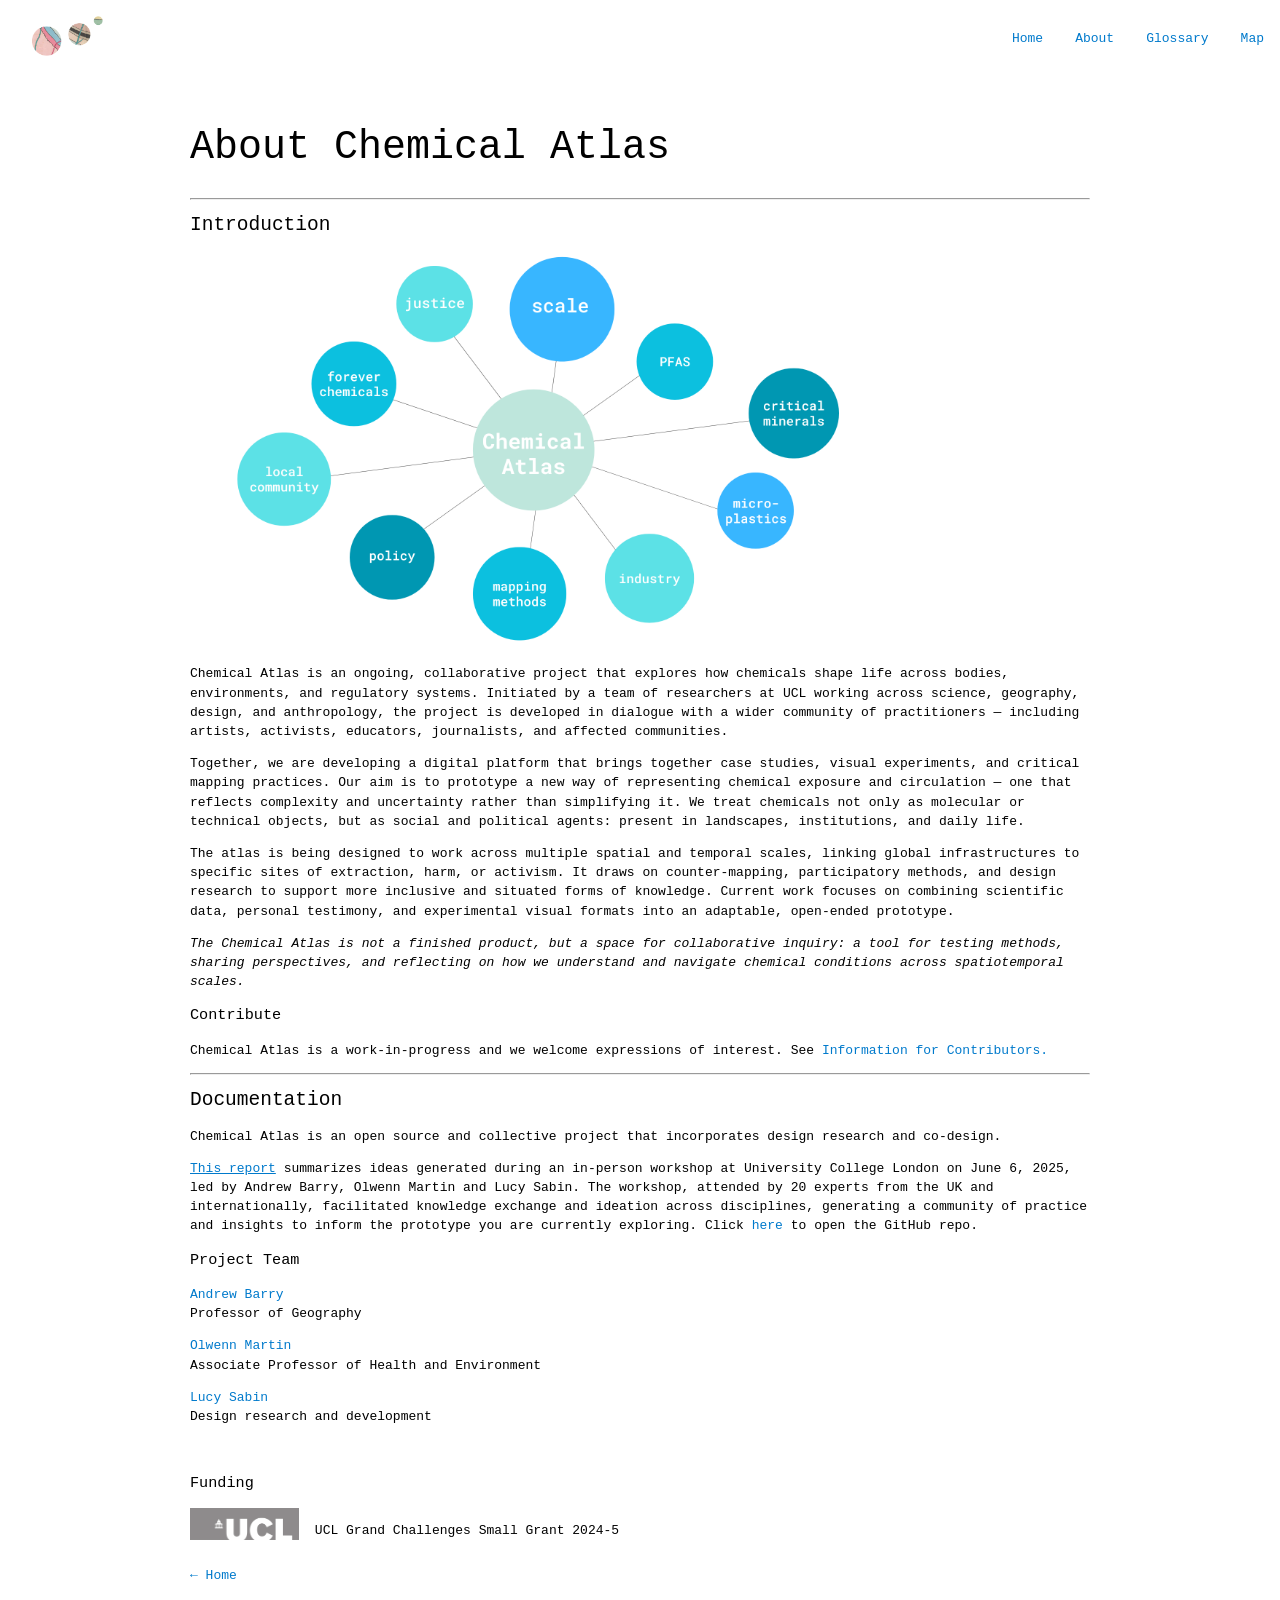
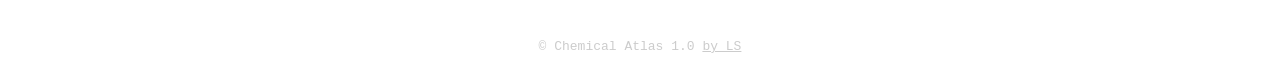
==== about.html @ fa33accc "update favicon and main max-width" ====
<!DOCTYPE html>
<html lang="en">

<head>
    <meta charset="UTF-8" />
    <meta name="viewport" content="width=device-width, initial-scale=1" />
    <title>About - Chemical Atlas</title>
    <link rel="icon" type="image/x-icon" href="/imgs/favicon.ico">
    <link rel="stylesheet" href="css/style.css" />
</head>

<body>
    <header>
        <nav class="navbar">
            <div class="brand"><a href="index.html"><img src="imgs/site-logo.png" style="height: 2.5rem;" /></a></div>
            <div class="navbar-toggle" onclick="toggleMenu()">☰</div>
            <div class="menu" id="navMenu">
                <a href="index.html">Home</a>
                <a href="about.html">About</a>
                <a href="glossary.html">Glossary</a>
                <a href="map.html">Map</a>
            </div>
        </nav>
    </header>

    <main id="about-main">
        <div id="about-inner">
            <h1>About Chemical Atlas</h1>
            <hr>
            <h2>Introduction</h2>
            <img style="width: 700px; max-width:100%;" src="./imgs/concept-map.png" />

            <p>Chemical Atlas is an ongoing, collaborative project that explores how chemicals shape life across bodies, environments, and regulatory systems. Initiated by a team of researchers at UCL working across science, geography, design, and anthropology, the project is developed in dialogue with a wider community of practitioners — including artists, activists, educators, journalists, and affected communities.</p>

            <p>
                Together, we are developing a digital platform that brings together case studies, visual experiments, and critical mapping practices. Our aim is to prototype a new way of representing chemical exposure and circulation — one that reflects complexity and uncertainty rather than simplifying it. We treat chemicals not only as molecular or technical objects, but as social and political agents: present in landscapes, institutions, and daily life.</p>
            <p>
                The atlas is being designed to work across multiple spatial and temporal scales, linking global infrastructures to specific sites of extraction, harm, or activism. It draws on counter-mapping, participatory methods, and design research to support more inclusive and situated forms of knowledge. Current work focuses on combining scientific data, personal testimony, and experimental visual formats into an adaptable, open-ended prototype.</p>
            <p>
                <i>The Chemical Atlas is not a finished product, but a space for collaborative inquiry: a tool for testing methods, sharing perspectives, and reflecting on how we understand and navigate chemical conditions across spatiotemporal scales.</i>
            </p>

            <div class="text-block">
                <h3>Contribute</h3>
                <p>Chemical Atlas is a work-in-progress and we welcome expressions of interest. See <a href="pdf/information-for-contributors.pdf" target="_blank">Information for Contributors.</a></p>
            </div>
            <hr>

            <section id="additional-info">
                <div class="text-block">
                    <h2>Documentation</h2>

                    <p>Chemical Atlas is an open source and collective project that incorporates design research and co-design.</p>
                    <p><a href="report.html" style="text-decoration: underline">This report</a> summarizes ideas generated during an in-person workshop at University College London on June 6, 2025, led by Andrew Barry, Olwenn Martin and Lucy Sabin. The workshop, attended by 20 experts from the UK and internationally, facilitated knowledge exchange and ideation across disciplines, generating a community of practice and insights to inform the prototype you are currently exploring. Click <a href="https://github.com/lucyrose93/chemicalatlas/tree/main" target="_blank">here</a> to open the GitHub repo.</p>

                </div>

            </section>

            <section id="additional-info">
                <div class="text-block">
                    <h3>Project Team</h3>
                    <p><a href="https://www.ucl.ac.uk/anthropocene/people/professor-andrew-barry" target="_blank">Andrew Barry</a><br>Professor of Geography</p>
                    <p><a href="https://profiles.ucl.ac.uk/87410-olwenn-martin" target="_blank">Olwenn Martin</a><br>Associate Professor of Health and Environment</p>
                    <p><a href="https://lucyrose93.github.io/aerography/about.html" target="_blank">Lucy Sabin</a><br>Design research and development</p><br>
                </div>

            </section>

            <section id="additional-info">
                <div class="text-block">
                    <h3>Funding</h3>
                    <div id="funding-container">
                        <img style="max-height: 2rem; opacity: 0.5;" src="imgs/ucl-logo.png" />
                        <p>UCL Grand Challenges Small Grant 2024-5</p>
                    </div>
                </div>
            </section>

            <p><a href="index.html">← Home</a></p>


        </div>

    </main>



    <footer>
        <p>© Chemical Atlas 1.0 <a href="https://lucyrose93.github.io/aerography/about.html" target="_blank" style="color: #ccc; text-decoration: underline;">by LS</a></p>
    </footer>

    <script src="./js/common.js" defer></script>
    <script src="./js/footerToggle.js" defer></script>

</body>

</html>
---- css/style.css ----
html,
body {
    height: 100%;
    margin: 0;
    max-width: 100%;
}

body {
    font-family: monospace; sans-serif;
    margin: 0 auto;
    display: flex;
    flex-direction: column;
    min-height: 100vh;
    margin-bottom: 3.5rem;
    line-height: 1.2rem;
}

main {
    flex: 1;
    max-width: 1280px;
    margin: 0 auto;
}

a,
#viewMapBtn {
    text-decoration: none;
    color: #007acc;
}

#viewMapBtn {
        margin-top: 2.5rem;
}

a:hover {
    cursor: crosshair;
}

#viewMapBtn:hover {
    cursor: zoom-in;
}

h1 {
    font-size: 2.5rem;
    font-weight: 500;
    line-height: 2.8rem;
}

h2, h3, h4, h5, h6 {
    font-weight: 400;
}

.navbar {
    background: #fff;
    padding: 1rem;
    display: flex;
    flex-wrap: wrap;
    justify-content: space-between;
    align-items: center;
}

.navbar .brand {
    font-size: 1.2rem;
    font-weight: 200;
      text-shadow: 0 0 25px #0000CD, 0 0 40px #ADD8E6;

}

.navbar .menu {
    display: flex;
    gap: 1rem;
}

.navbar a {
    text-decoration: none;
    padding-left: 1rem;
}

.navbar-toggle {
    display: none;
    cursor: pointer;
    font-size: 1.5rem;
    color: #007acc;
}

.hero {
    padding: 0;
    text-align: left;

}

iframe {
    width: 100%;
    height: 100vh;
}

footer {
    color: #ccc;
    padding: 0.2rem 1rem;
    text-align: center;
}

#glossary {
    padding: 1.5rem 0 2rem 0;
    max-width: 1200px;
    margin: 0 auto;
}

#glossary h1 {
    text-align: left;
    margin: 2rem 1rem 1.5rem 1rem;
}

#glossary .card-grid {
    display: grid;
    grid-template-columns: 1fr;
    /* One column per row */
    
    /* Center horizontally */
}

#glossary .card {
  flex-direction: column;
  width: 100%; /* Ensure card fills the grid column */
  box-sizing: border-box;
}

#glossary strong {
    font-size: 1.05rem;
    font-weight: 300;
    padding-bottom: 0.5rem;
}
#glossary-intro {
    margin-left: 1.2rem;
    padding-right: 0.8rem;
}

/* about styles below */

#about-main {
    display: flex;
    flex-wrap: wrap;
    gap: 2rem;
    padding: 0.4rem;
    align-items: flex-start;
}

#about-inner {
    max-width: 900px;
    margin: 0 auto;
    padding: 1rem;
}

.card-grid {
    display: grid;
    grid-template-columns: repeat(auto-fit, minmax(250px, 1fr));
    padding: 1rem;
    gap: 1rem;
}

.card .tags {
    font-size: 0.9rem;
    color: #555;
}

#cards {
    display: grid;
    grid-template-columns: repeat(auto-fill, minmax(280px, 1fr));
    gap: 1.25rem;
    padding: 1rem 1rem;
}

.card {
    border: 1px solid #ccc;
    border-radius: 4px;
    padding: 1rem 2rem;
    display: flex;
    flex-direction: column;
}
.card p {
    margin: 0;
    line-height: 1.2rem;
}

#filters {
    padding: 1rem 0.5rem;
    border: solid 0.5px;
    margin: 1rem;
    border-radius: 4px;
}

#filters fieldset {
    border: none;
    line-height: 1.5rem;
    margin-top: 0;
    display: inline-block;
    vertical-align: top;
    padding: 1rem;
}

fieldset legend {
    font-weight: bold;
}

#filter-buttons {
    margin: 0.5rem 3rem;
}
#funding-container {
    display: flex;
    flex-direction: row;
    gap: 1rem;
}

#caseStudyMain p {
    padding:0;
    margin:0;
    line-height: 1.2rem;
}
#caseContent p {
    margin: 0;
    line-height: 1.2rem;
}

.close-btn {
    position: absolute;
    right: 1rem;
}
#toggleFiltersBtn, #reset-btn, #open-map-btn {
    border: 1px solid #ccc;
    padding: 0.4rem;
    font-size: 0.9rem;
    background: white;
    font-family: monospace;
    color: #007acc;
}
#reset-btn a, #open-map-btn a {
    color: #007acc;
}

@media (max-width: 768px) {
    .navbar .menu {
        flex-direction: column;
        width: 100%;
        display: none;
    }
    .navbar {
        padding: 1rem 1rem 1rem 0;
    }

    .navbar .menu.active {
        display: flex;
        margin-top: 3rem;
        margin-bottom: 1rem;
    }

    .navbar-toggle {
        display: block;
    }
    h1 {
        font-size: 1.5rem;
        margin-top: 0;
        padding: 0;
    }
    h2 {
        font-size: 1.1rem;
    }
    footer {
        font-size: 0.7rem;
    }
}
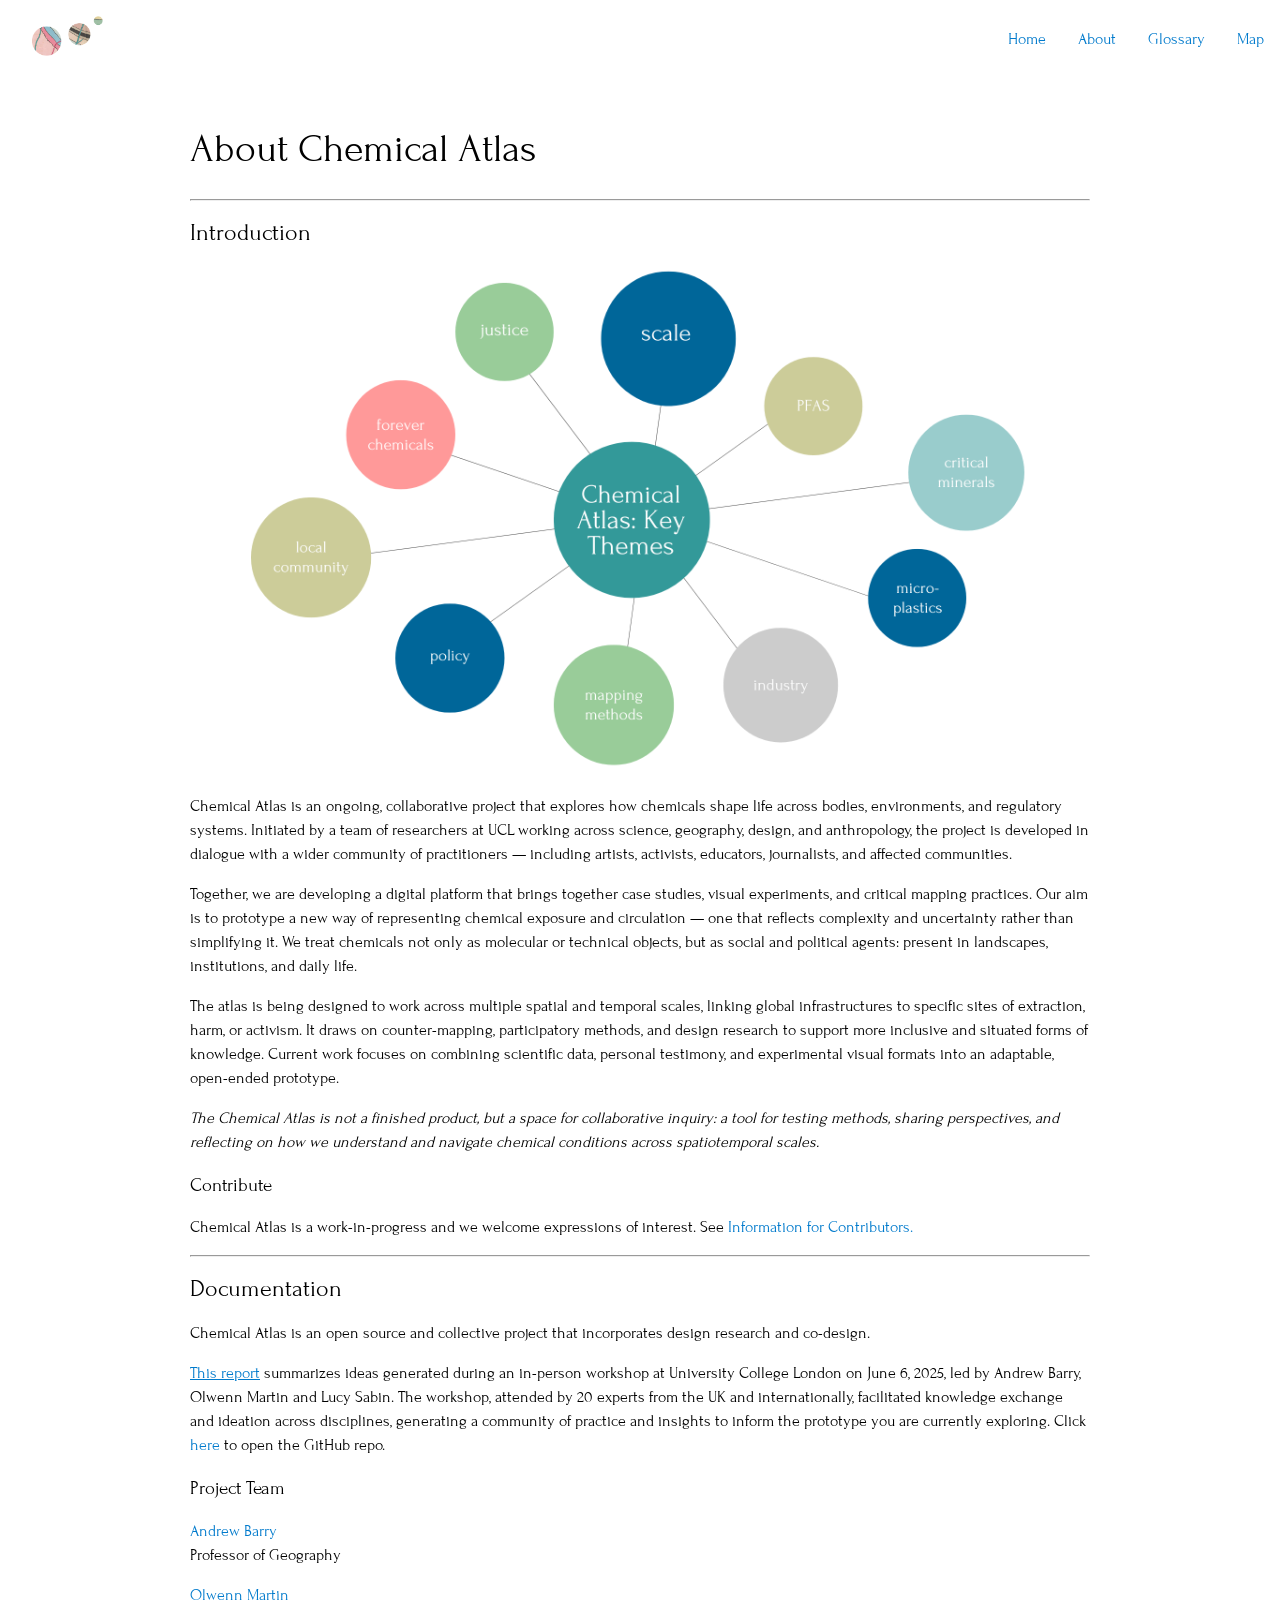
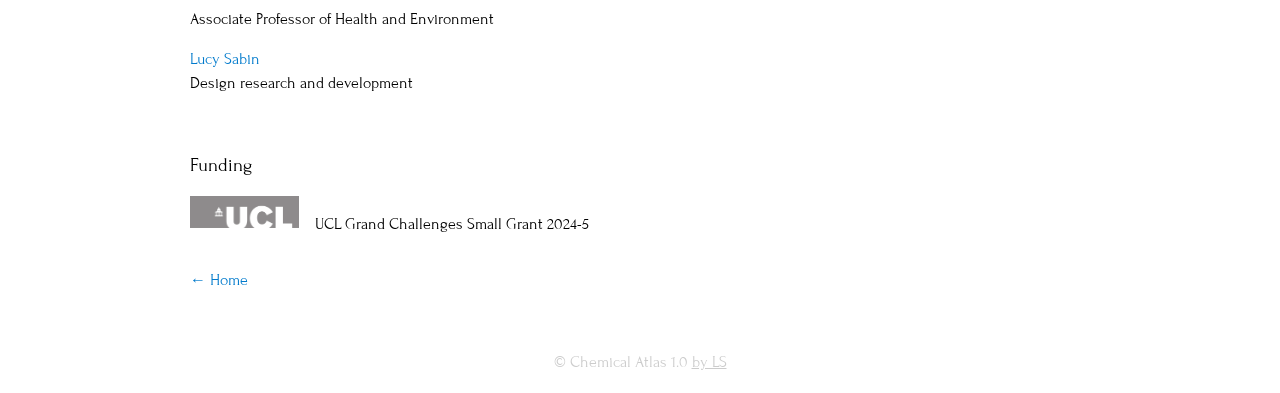
==== commit 222eb873: "add animated concept map also remove redundant html on index and left-align footer on mobile" ====
--- a/about.html
+++ b/about.html
@@ -28,7 +28,13 @@
             <h1>About Chemical Atlas</h1>
             <hr>
             <h2>Introduction</h2>
-            <img style="width: 700px; max-width:100%;" src="./imgs/concept-map.png" />
+
+            <video autoplay muted playsinline loop poster="./imgs/concept-map-transparent.png" style="width: 900px; max-width:100%;">
+                <source src="./videos/concept-map-blur.mp4" type="video/mp4">
+                <img src="./imgs/concept-map-transparent.png" alt="Video thumbnail">
+            </video>
+
+<!--            <img style="width: 900px; max-width:100%;" src="./imgs/concept-map-transparent.png" />-->
 
             <p>Chemical Atlas is an ongoing, collaborative project that explores how chemicals shape life across bodies, environments, and regulatory systems. Initiated by a team of researchers at UCL working across science, geography, design, and anthropology, the project is developed in dialogue with a wider community of practitioners — including artists, activists, educators, journalists, and affected communities.</p>
 
--- a/css/style.css
+++ b/css/style.css
@@ -1,3 +1,6 @@
+@import url('https://fonts.googleapis.com/css2?family=Forum&display=swap');
+
+
 html,
 body {
     height: 100%;
@@ -6,13 +9,15 @@
 }
 
 body {
-    font-family: monospace; sans-serif;
+    font-family: "Forum", serif;
+    font-weight: 400;
+    font-style: normal;
     margin: 0 auto;
     display: flex;
     flex-direction: column;
     min-height: 100vh;
     margin-bottom: 3.5rem;
-    line-height: 1.2rem;
+    line-height: 1.5rem;
 }
 
 main {
@@ -229,7 +234,7 @@
     padding: 0.4rem;
     font-size: 0.9rem;
     background: white;
-    font-family: monospace;
+    font-family: "Forum", serif;
     color: #007acc;
 }
 #reset-btn a, #open-map-btn a {
@@ -264,6 +269,7 @@
         font-size: 1.1rem;
     }
     footer {
-        font-size: 0.7rem;
+        font-size: 0.8rem;
+        text-align: left;
     }
 }
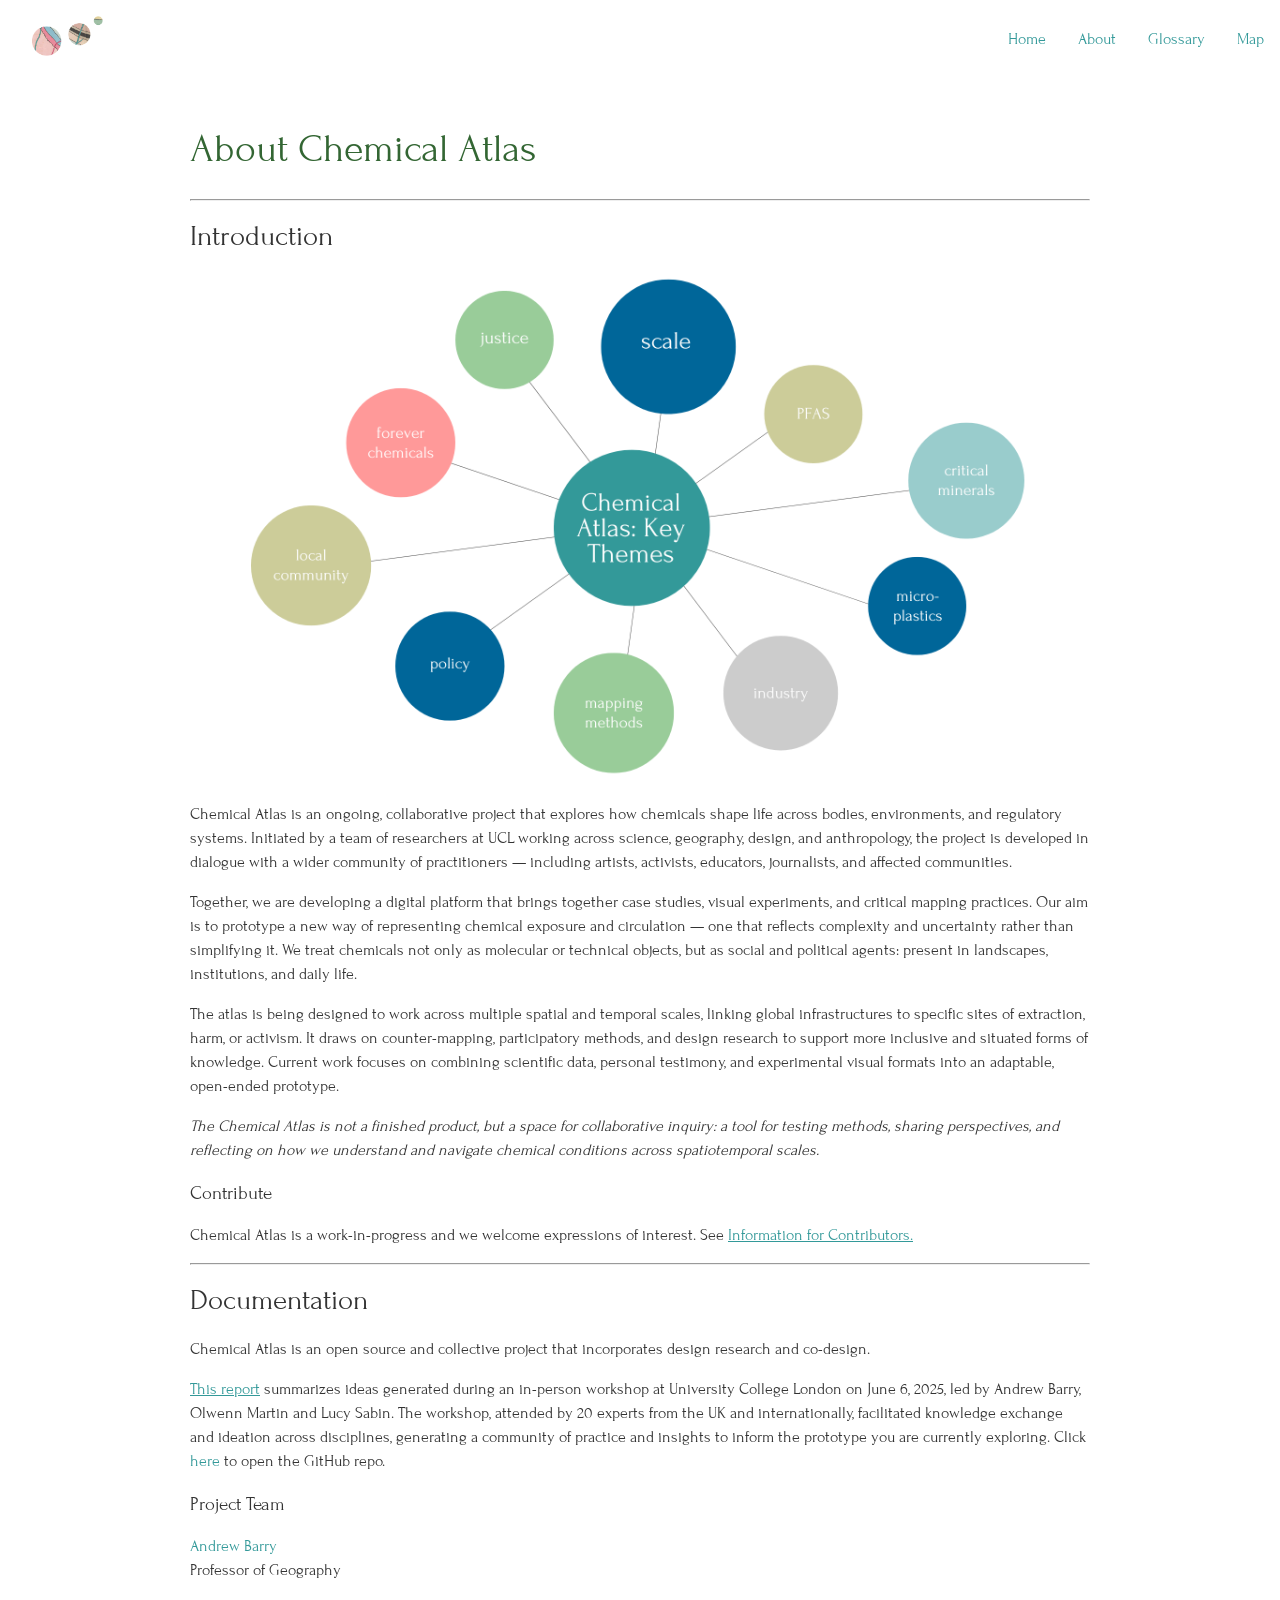
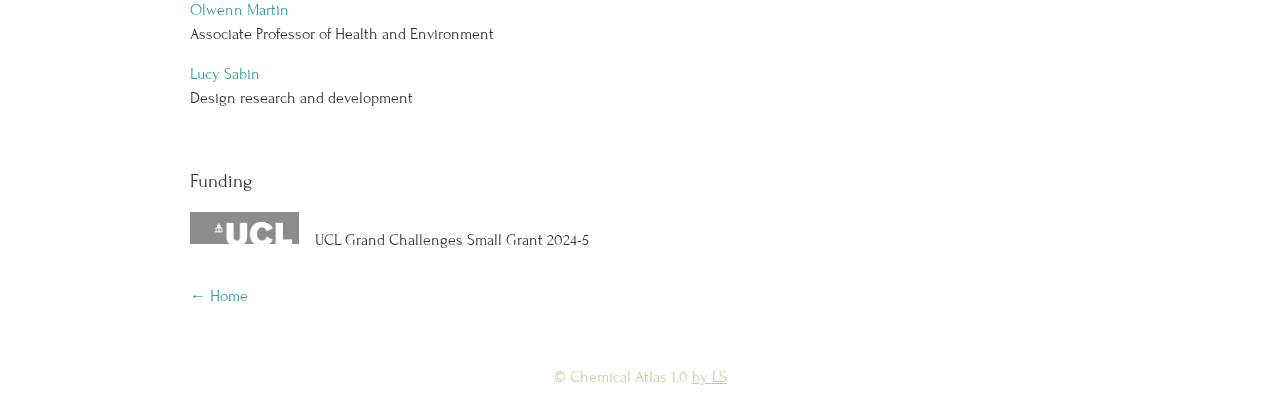
==== commit 5ce4d6c3: "update site colours also replace report.html with link to report as pdf update info for contributors" ====
--- a/about.html
+++ b/about.html
@@ -34,8 +34,6 @@
                 <img src="./imgs/concept-map-transparent.png" alt="Video thumbnail">
             </video>
 
-<!--            <img style="width: 900px; max-width:100%;" src="./imgs/concept-map-transparent.png" />-->
-
             <p>Chemical Atlas is an ongoing, collaborative project that explores how chemicals shape life across bodies, environments, and regulatory systems. Initiated by a team of researchers at UCL working across science, geography, design, and anthropology, the project is developed in dialogue with a wider community of practitioners — including artists, activists, educators, journalists, and affected communities.</p>
 
             <p>
@@ -48,7 +46,7 @@
 
             <div class="text-block">
                 <h3>Contribute</h3>
-                <p>Chemical Atlas is a work-in-progress and we welcome expressions of interest. See <a href="pdf/information-for-contributors.pdf" target="_blank">Information for Contributors.</a></p>
+                <p>Chemical Atlas is a work-in-progress and we welcome expressions of interest. See <a href="pdf/contribute.pdf" target="_blank" style="text-decoration: underline;">Information for Contributors.</a></p>
             </div>
             <hr>
 
@@ -57,7 +55,7 @@
                     <h2>Documentation</h2>
 
                     <p>Chemical Atlas is an open source and collective project that incorporates design research and co-design.</p>
-                    <p><a href="report.html" style="text-decoration: underline">This report</a> summarizes ideas generated during an in-person workshop at University College London on June 6, 2025, led by Andrew Barry, Olwenn Martin and Lucy Sabin. The workshop, attended by 20 experts from the UK and internationally, facilitated knowledge exchange and ideation across disciplines, generating a community of practice and insights to inform the prototype you are currently exploring. Click <a href="https://github.com/lucyrose93/chemicalatlas/tree/main" target="_blank">here</a> to open the GitHub repo.</p>
+                    <p><a href="./pdf/workshop-report-june-6.pdf" target="_blank" style="text-decoration: underline">This report</a> summarizes ideas generated during an in-person workshop at University College London on June 6, 2025, led by Andrew Barry, Olwenn Martin and Lucy Sabin. The workshop, attended by 20 experts from the UK and internationally, facilitated knowledge exchange and ideation across disciplines, generating a community of practice and insights to inform the prototype you are currently exploring. Click <a href="https://github.com/lucyrose93/chemicalatlas/tree/main" target="_blank">here</a> to open the GitHub repo.</p>
 
                 </div>
 
@@ -93,7 +91,7 @@
 
 
     <footer>
-        <p>© Chemical Atlas 1.0 <a href="https://lucyrose93.github.io/aerography/about.html" target="_blank" style="color: #ccc; text-decoration: underline;">by LS</a></p>
+        <p>© Chemical Atlas 1.0 <a href="https://lucyrose93.github.io/aerography/about.html" target="_blank" style="text-decoration: underline;">by LS</a></p>
     </footer>
 
     <script src="./js/common.js" defer></script>
--- a/css/style.css
+++ b/css/style.css
@@ -12,6 +12,7 @@
     font-family: "Forum", serif;
     font-weight: 400;
     font-style: normal;
+    color: #333333;
     margin: 0 auto;
     display: flex;
     flex-direction: column;
@@ -29,7 +30,7 @@
 a,
 #viewMapBtn {
     text-decoration: none;
-    color: #007acc;
+    color: #339999;
 }
 
 #viewMapBtn {
@@ -48,6 +49,10 @@
     font-size: 2.5rem;
     font-weight: 500;
     line-height: 2.8rem;
+    color: #336633;
+}
+h2 {
+    font-size: 1.8rem;
 }
 
 h2, h3, h4, h5, h6 {
@@ -84,24 +89,26 @@
     display: none;
     cursor: pointer;
     font-size: 1.5rem;
-    color: #007acc;
+    color: #339999;
 }
 
 .hero {
     padding: 0;
     text-align: left;
-
 }
 
 iframe {
-    width: 100%;
+    width: 1200px;
     height: 100vh;
 }
 
 footer {
-    color: #ccc;
+    color: #cccc99;
     padding: 0.2rem 1rem;
     text-align: center;
+}
+footer a {
+        color: #cccc99;
 }
 
 #glossary {
@@ -175,8 +182,8 @@
 }
 
 .card {
-    border: 1px solid #ccc;
-    border-radius: 4px;
+    border: 0.5px solid #99cccc;
+    border-radius: 2px;
     padding: 1rem 2rem;
     display: flex;
     flex-direction: column;
@@ -188,9 +195,9 @@
 
 #filters {
     padding: 1rem 0.5rem;
-    border: solid 0.5px;
+    border: 0.5px solid #99cccc;
     margin: 1rem;
-    border-radius: 4px;
+    border-radius: 2px;
 }
 
 #filters fieldset {
@@ -230,15 +237,16 @@
     right: 1rem;
 }
 #toggleFiltersBtn, #reset-btn, #open-map-btn {
-    border: 1px solid #ccc;
+    border: 1px solid #99cc99;
+    border-radius: 2px;
     padding: 0.4rem;
     font-size: 0.9rem;
     background: white;
     font-family: "Forum", serif;
-    color: #007acc;
+    color: #006699;
 }
 #reset-btn a, #open-map-btn a {
-    color: #007acc;
+    color: #99cc99;
 }
 
 @media (max-width: 768px) {
@@ -261,15 +269,27 @@
         display: block;
     }
     h1 {
-        font-size: 1.5rem;
+        font-size: 1.7rem;
         margin-top: 0;
         padding: 0;
     }
+    .hero h1 {
+        font-size: 2.5rem;
+    }
     h2 {
-        font-size: 1.1rem;
+        font-size: 1.7rem;
     }
     footer {
         font-size: 0.8rem;
         text-align: left;
     }
-}+    .card {
+        padding: 0.6rem;
+    }
+}
+
+/*styles terms in glossary */
+#glossary .card > :first-child::first-line {
+    font-weight: 900;
+    font-size: 1.2rem;
+}
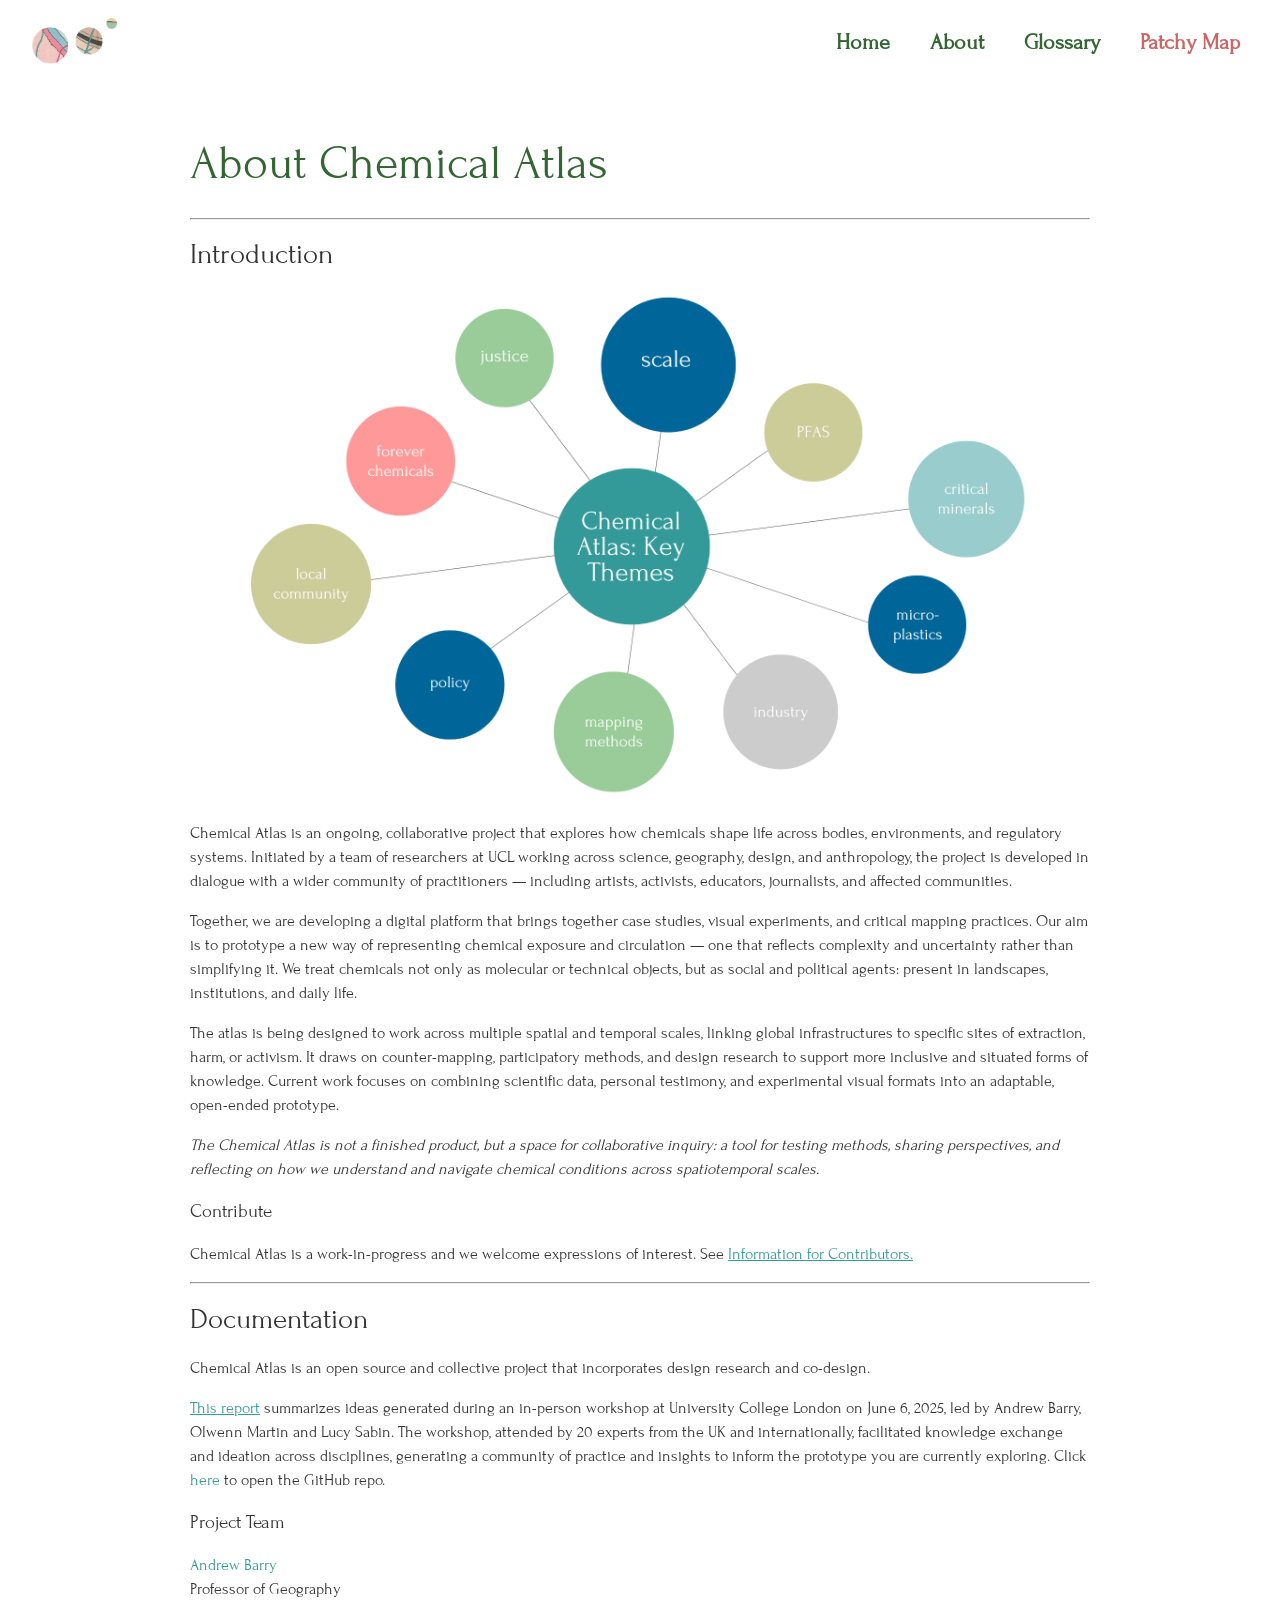
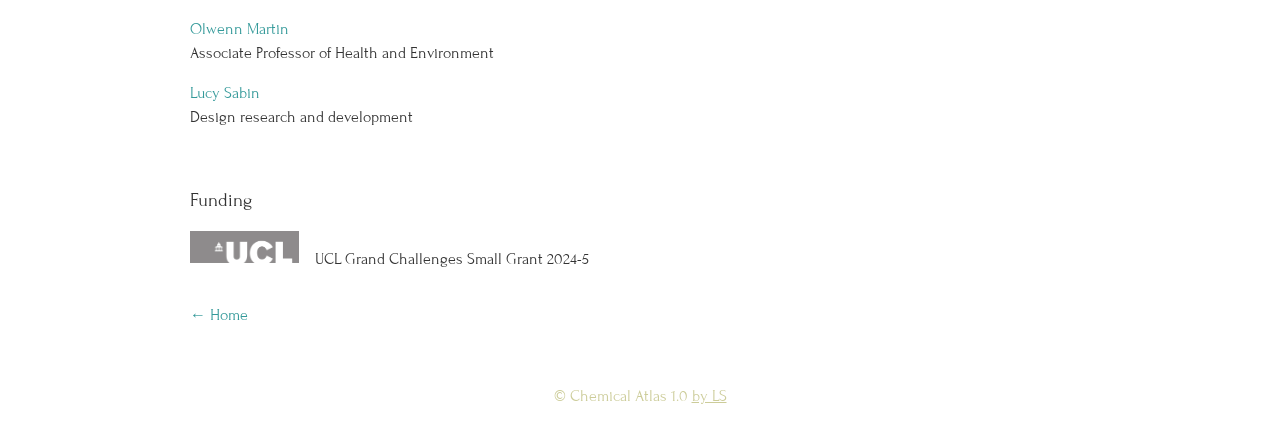
==== commit 2e4da7e9: "navbar: patchy map & site logo" ====
--- a/about.html
+++ b/about.html
@@ -12,13 +12,13 @@
 <body>
     <header>
         <nav class="navbar">
-            <div class="brand"><a href="index.html"><img src="imgs/site-logo.png" style="height: 2.5rem;" /></a></div>
+            <a href="index.html"><img class="brand" src="imgs/site-logo.png" /></a>
             <div class="navbar-toggle" onclick="toggleMenu()">☰</div>
             <div class="menu" id="navMenu">
                 <a href="index.html">Home</a>
                 <a href="about.html">About</a>
                 <a href="glossary.html">Glossary</a>
-                <a href="map.html">Map</a>
+                <a href="map.html"><span class="map-link">Patchy Map</span></a>
             </div>
         </nav>
     </header>
@@ -30,7 +30,7 @@
             <h2>Introduction</h2>
 
             <video autoplay muted playsinline loop poster="./imgs/concept-map-transparent.png" style="width: 900px; max-width:100%;">
-                <source src="./videos/concept-map-blur.mp4" type="video/mp4">
+                <source src="./videos/concept-map-blur-slower.mp4" type="video/mp4">
                 <img src="./imgs/concept-map-transparent.png" alt="Video thumbnail">
             </video>
 
--- a/css/style.css
+++ b/css/style.css
@@ -14,16 +14,23 @@
     font-style: normal;
     color: #333333;
     margin: 0 auto;
-    display: flex;
+/*    display: flex;*/
     flex-direction: column;
     min-height: 100vh;
     margin-bottom: 3.5rem;
     line-height: 1.5rem;
 }
-
+.brand {
+    height: 3rem;
+}
 main {
-    flex: 1;
-    max-width: 1280px;
+/*    flex: 1;*/
+    max-width: 1950px;
+    margin: 0 auto;
+}
+
+.navbar {
+    max-width: 1920px;
     margin: 0 auto;
 }
 
@@ -41,16 +48,36 @@
     cursor: crosshair;
 }
 
+.map-link {
+    color: #cc6666;
+    margin-right: 1rem;
+}
+#map-link-active {
+    color: #ffcccc;
+}
+
 #viewMapBtn:hover {
     cursor: zoom-in;
 }
 
 h1 {
-    font-size: 2.5rem;
+    font-size: 3rem;
     font-weight: 500;
     line-height: 2.8rem;
     color: #336633;
 }
+.hero h1 {
+    font-size: 4rem;
+    margin-bottom: 2rem;
+    letter-spacing: 0.1rem
+}
+#site-intro {
+    max-width: 1080px;
+    text-align: center;
+    margin: 0 auto;
+    padding-bottom: 1.5rem;
+}
+
 h2 {
     font-size: 1.8rem;
 }
@@ -61,28 +88,24 @@
 
 .navbar {
     background: #fff;
-    padding: 1rem;
+    padding: 1rem 1.5rem 1rem 1rem;
     display: flex;
     flex-wrap: wrap;
     justify-content: space-between;
     align-items: center;
-}
-
-.navbar .brand {
-    font-size: 1.2rem;
-    font-weight: 200;
-      text-shadow: 0 0 25px #0000CD, 0 0 40px #ADD8E6;
-
+    font-size: 1.4rem;
+    font-weight: 900;
 }
 
 .navbar .menu {
     display: flex;
-    gap: 1rem;
+    gap: 1.5rem;
 }
 
 .navbar a {
     text-decoration: none;
     padding-left: 1rem;
+    color: #336633;
 }
 
 .navbar-toggle {
@@ -95,6 +118,10 @@
 .hero {
     padding: 0;
     text-align: left;
+}
+.hero .card p {
+    line-height: 1.5rem;
+    letter-spacing: 0.015rem;
 }
 
 iframe {
@@ -214,7 +241,10 @@
 }
 
 #filter-buttons {
-    margin: 0.5rem 3rem;
+    margin: 0.5rem 1rem;
+    display: flex;
+    flex-direction: row;
+    justify-content: space-between;
 }
 #funding-container {
     display: flex;
@@ -235,18 +265,27 @@
 .close-btn {
     position: absolute;
     right: 1rem;
+    margin-top: 1.5rem;
 }
 #toggleFiltersBtn, #reset-btn, #open-map-btn {
-    border: 1px solid #99cc99;
+    border: 0.5px solid #99cccc;
     border-radius: 2px;
-    padding: 0.4rem;
-    font-size: 0.9rem;
+    padding: 0.5rem 1rem;
+    font-size: 1rem;
     background: white;
     font-family: "Forum", serif;
+}
+#reset-btn a {
+    color: #99cc99;
+}
+#toggleFiltersBtn {
     color: #006699;
 }
-#reset-btn a, #open-map-btn a {
-    color: #99cc99;
+#toggleFiltersBtn, #reset-btn {
+    margin-right: 0.5rem;
+}
+#open-map-btn a {
+    color: #cc6666;
 }
 
 @media (max-width: 768px) {
@@ -264,17 +303,17 @@
         margin-top: 3rem;
         margin-bottom: 1rem;
     }
-
     .navbar-toggle {
         display: block;
     }
     h1 {
-        font-size: 1.7rem;
+        font-size: 2.3rem;
         margin-top: 0;
         padding: 0;
     }
     .hero h1 {
-        font-size: 2.5rem;
+        font-size: 3rem;
+        margin-bottom: 1.8rem;
     }
     h2 {
         font-size: 1.7rem;
@@ -285,6 +324,12 @@
     }
     .card {
         padding: 0.6rem;
+    }
+    .close-btn {
+        margin-top: 0.2rem;
+    }
+    .hero .card {
+        border: 0;
     }
 }
 
@@ -293,3 +338,5 @@
     font-weight: 900;
     font-size: 1.2rem;
 }
+
+
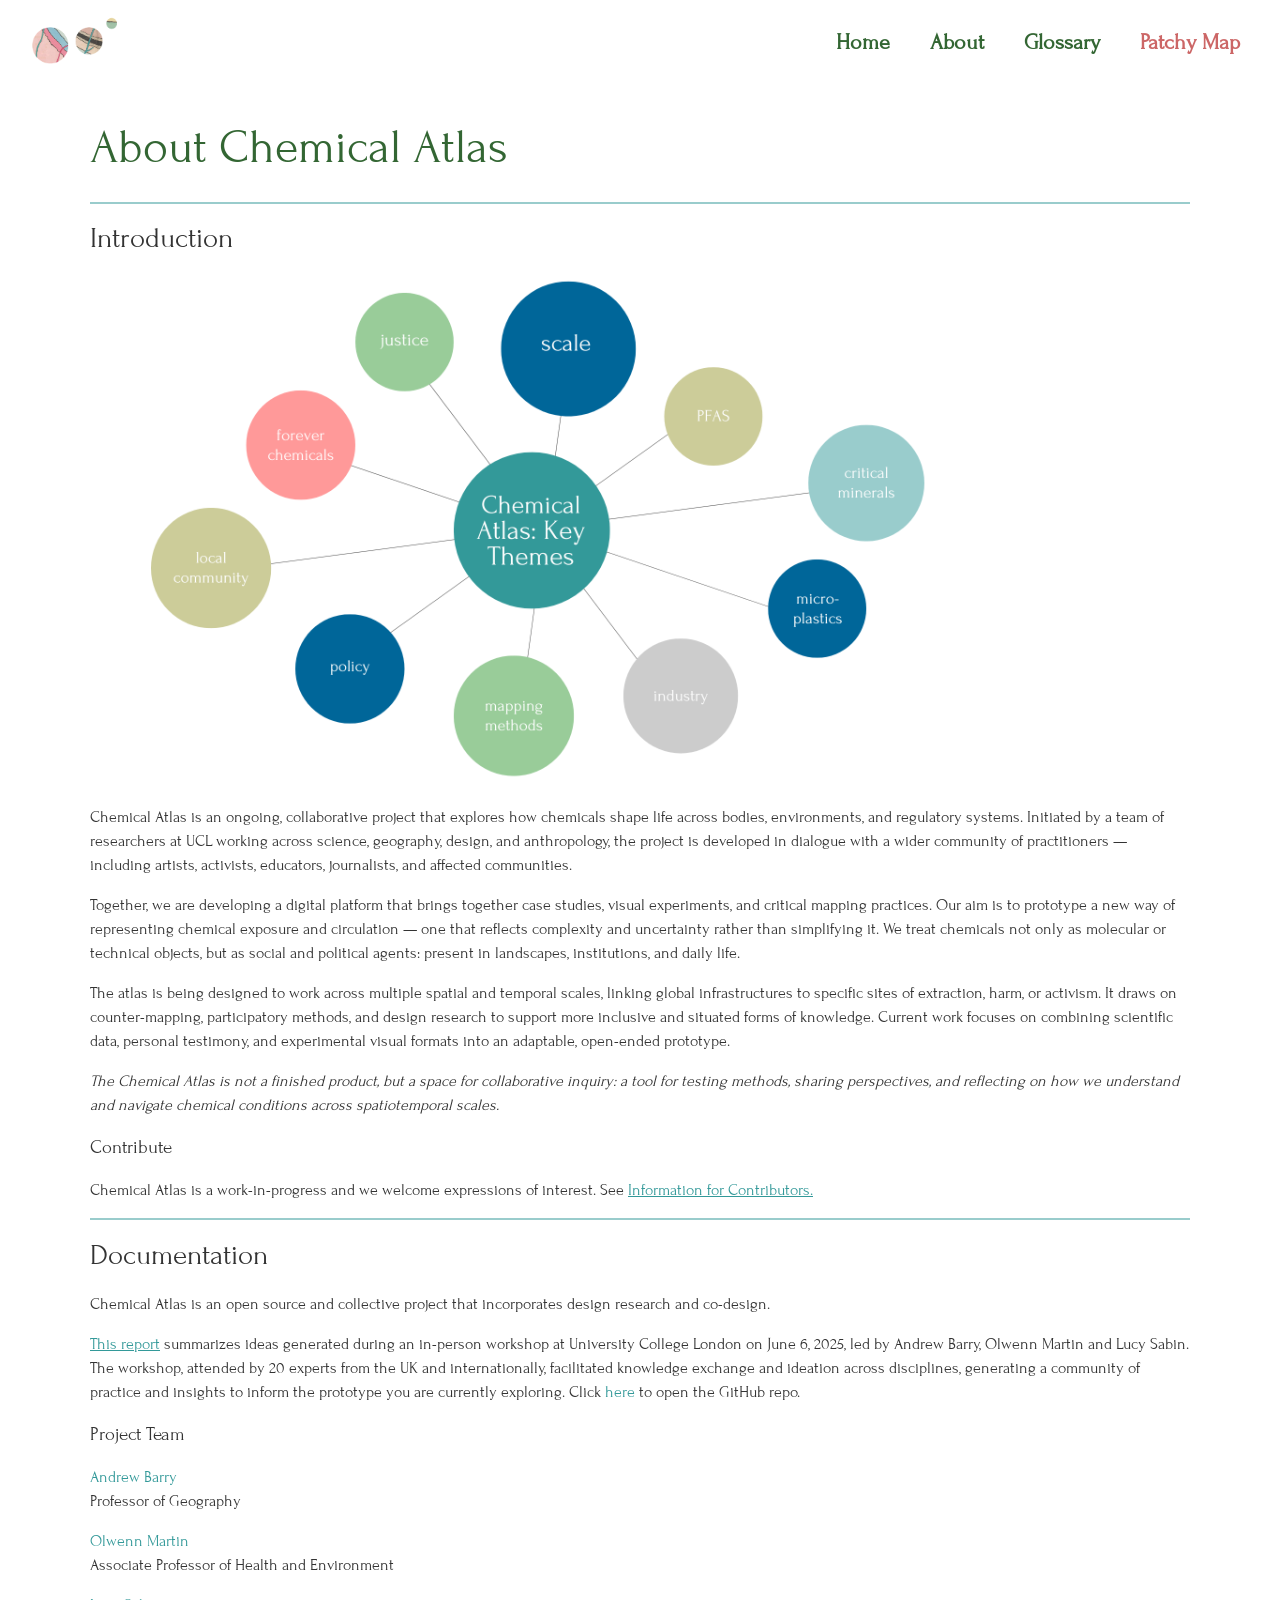
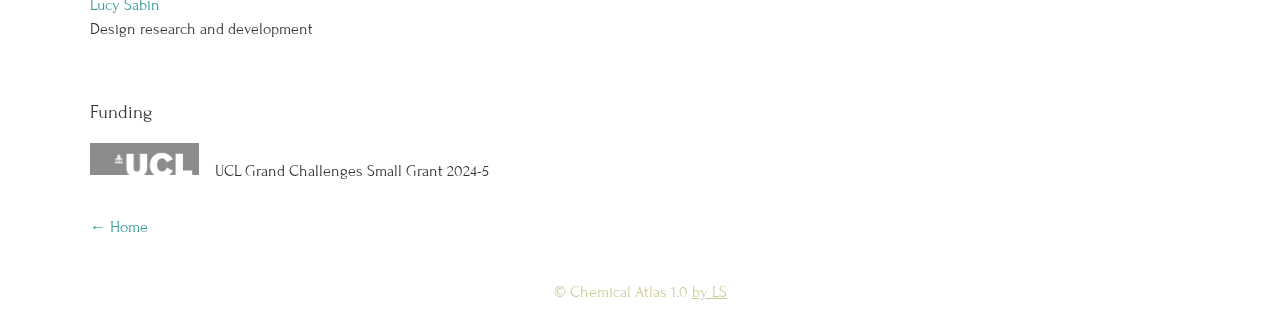
==== commit e612795e: "concept map -- remove video loop" ====
--- a/about.html
+++ b/about.html
@@ -29,7 +29,7 @@
             <hr>
             <h2>Introduction</h2>
 
-            <video autoplay muted playsinline loop poster="./imgs/concept-map-transparent.png" style="width: 900px; max-width:100%;">
+            <video autoplay muted playsinline poster="./imgs/concept-map-transparent.png" style="width: 900px; max-width:100%;">
                 <source src="./videos/concept-map-blur-slower.mp4" type="video/mp4">
                 <img src="./imgs/concept-map-transparent.png" alt="Video thumbnail">
             </video>
--- a/css/style.css
+++ b/css/style.css
@@ -14,17 +14,16 @@
     font-style: normal;
     color: #333333;
     margin: 0 auto;
-/*    display: flex;*/
-    flex-direction: column;
     min-height: 100vh;
     margin-bottom: 3.5rem;
     line-height: 1.5rem;
 }
+
 .brand {
     height: 3rem;
 }
+
 main {
-/*    flex: 1;*/
     max-width: 1950px;
     margin: 0 auto;
 }
@@ -41,7 +40,8 @@
 }
 
 #viewMapBtn {
-        margin-top: 2.5rem;
+    margin-top: 2.5rem;
+    color: #cc6666;
 }
 
 a:hover {
@@ -52,6 +52,7 @@
     color: #cc6666;
     margin-right: 1rem;
 }
+
 #map-link-active {
     color: #ffcccc;
 }
@@ -66,11 +67,13 @@
     line-height: 2.8rem;
     color: #336633;
 }
+
 .hero h1 {
     font-size: 4rem;
     margin-bottom: 2rem;
     letter-spacing: 0.1rem
 }
+
 #site-intro {
     max-width: 1080px;
     text-align: center;
@@ -82,7 +85,11 @@
     font-size: 1.8rem;
 }
 
-h2, h3, h4, h5, h6 {
+h2,
+h3,
+h4,
+h5,
+h6 {
     font-weight: 400;
 }
 
@@ -119,13 +126,14 @@
     padding: 0;
     text-align: left;
 }
+
 .hero .card p {
     line-height: 1.5rem;
     letter-spacing: 0.015rem;
 }
 
 iframe {
-    width: 1200px;
+    width: 1100px;
     height: 100vh;
 }
 
@@ -134,33 +142,35 @@
     padding: 0.2rem 1rem;
     text-align: center;
 }
+
 footer a {
-        color: #cccc99;
+    color: #cccc99;
 }
 
 #glossary {
     padding: 1.5rem 0 2rem 0;
-    max-width: 1200px;
+    max-width: 1100px;
     margin: 0 auto;
 }
 
 #glossary h1 {
     text-align: left;
-    margin: 2rem 1rem 1.5rem 1rem;
+    margin: 0rem 1rem 1.5rem 1rem;
 }
 
 #glossary .card-grid {
     display: grid;
     grid-template-columns: 1fr;
     /* One column per row */
-    
+
     /* Center horizontally */
 }
 
 #glossary .card {
-  flex-direction: column;
-  width: 100%; /* Ensure card fills the grid column */
-  box-sizing: border-box;
+    flex-direction: column;
+    width: 100%;
+    /* Ensure card fills the grid column */
+    box-sizing: border-box;
 }
 
 #glossary strong {
@@ -168,6 +178,7 @@
     font-weight: 300;
     padding-bottom: 0.5rem;
 }
+
 #glossary-intro {
     margin-left: 1.2rem;
     padding-right: 0.8rem;
@@ -184,14 +195,13 @@
 }
 
 #about-inner {
-    max-width: 900px;
-    margin: 0 auto;
-    padding: 1rem;
+    max-width: 1100px;
+    margin: 0 auto;
 }
 
 .card-grid {
     display: grid;
-    grid-template-columns: repeat(auto-fit, minmax(250px, 1fr));
+    grid-template-columns: repeat(auto-fit, minmax(50%, 1fr));
     padding: 1rem;
     gap: 1rem;
 }
@@ -203,7 +213,7 @@
 
 #cards {
     display: grid;
-    grid-template-columns: repeat(auto-fill, minmax(280px, 1fr));
+    grid-template-columns: repeat(auto-fill, minmax(20%, 1fr));
     gap: 1.25rem;
     padding: 1rem 1rem;
 }
@@ -215,6 +225,7 @@
     display: flex;
     flex-direction: column;
 }
+
 .card p {
     margin: 0;
     line-height: 1.2rem;
@@ -246,6 +257,7 @@
     flex-direction: row;
     justify-content: space-between;
 }
+
 #funding-container {
     display: flex;
     flex-direction: row;
@@ -253,10 +265,11 @@
 }
 
 #caseStudyMain p {
-    padding:0;
-    margin:0;
+    padding: 0;
+    margin: 0;
     line-height: 1.2rem;
 }
+
 #caseContent p {
     margin: 0;
     line-height: 1.2rem;
@@ -267,25 +280,45 @@
     right: 1rem;
     margin-top: 1.5rem;
 }
-#toggleFiltersBtn, #reset-btn, #open-map-btn {
+
+#toggleFiltersBtn,
+#reset-btn,
+#open-map-btn {
     border: 0.5px solid #99cccc;
     border-radius: 2px;
     padding: 0.5rem 1rem;
     font-size: 1rem;
     background: white;
     font-family: "Forum", serif;
-}
+    letter-spacing: 0.05rem;
+    font-weight: 900;
+}
+
 #reset-btn a {
     color: #99cc99;
 }
+
 #toggleFiltersBtn {
     color: #006699;
 }
-#toggleFiltersBtn, #reset-btn {
+
+#toggleFiltersBtn,
+#reset-btn {
     margin-right: 0.5rem;
 }
+
 #open-map-btn a {
     color: #cc6666;
+}
+
+@media (max-width: 1180px) {
+    .card-grid {
+        grid-template-columns: repeat(auto-fit, minmax(50%, 1fr));
+    }
+
+    #cards {
+        grid-template-columns: repeat(auto-fill, minmax(40%, 1fr));
+    }
 }
 
 @media (max-width: 768px) {
@@ -294,6 +327,7 @@
         width: 100%;
         display: none;
     }
+
     .navbar {
         padding: 1rem 1rem 1rem 0;
     }
@@ -303,33 +337,63 @@
         margin-top: 3rem;
         margin-bottom: 1rem;
     }
+
     .navbar-toggle {
         display: block;
     }
+
     h1 {
         font-size: 2.3rem;
         margin-top: 0;
         padding: 0;
     }
+
     .hero h1 {
         font-size: 3rem;
         margin-bottom: 1.8rem;
     }
+
     h2 {
         font-size: 1.7rem;
     }
+
     footer {
         font-size: 0.8rem;
         text-align: left;
     }
+
     .card {
         padding: 0.6rem;
     }
+
     .close-btn {
         margin-top: 0.2rem;
     }
+
     .hero .card {
         border: 0;
+    }
+
+    .card-grid {
+        grid-template-columns: repeat(auto-fit, minmax(100%, 1fr));
+    }
+
+    #cards {
+        grid-template-columns: repeat(auto-fill, minmax(100%, 1fr));
+    }
+
+    #toggleFiltersBtn,
+    #reset-btn,
+    #open-map-btn {
+        padding: 0.3rem 0.4rem;
+        font-size: 0.9rem;
+        letter-spacing: 0.02rem;
+    }
+    #filter-buttons {
+        margin-bottom: 0;
+    }
+    #about-inner {
+        padding: 1rem;
     }
 }
 
@@ -339,4 +403,6 @@
     font-size: 1.2rem;
 }
 
-
+hr {
+    border: solid 0.2px #99cccc;
+}
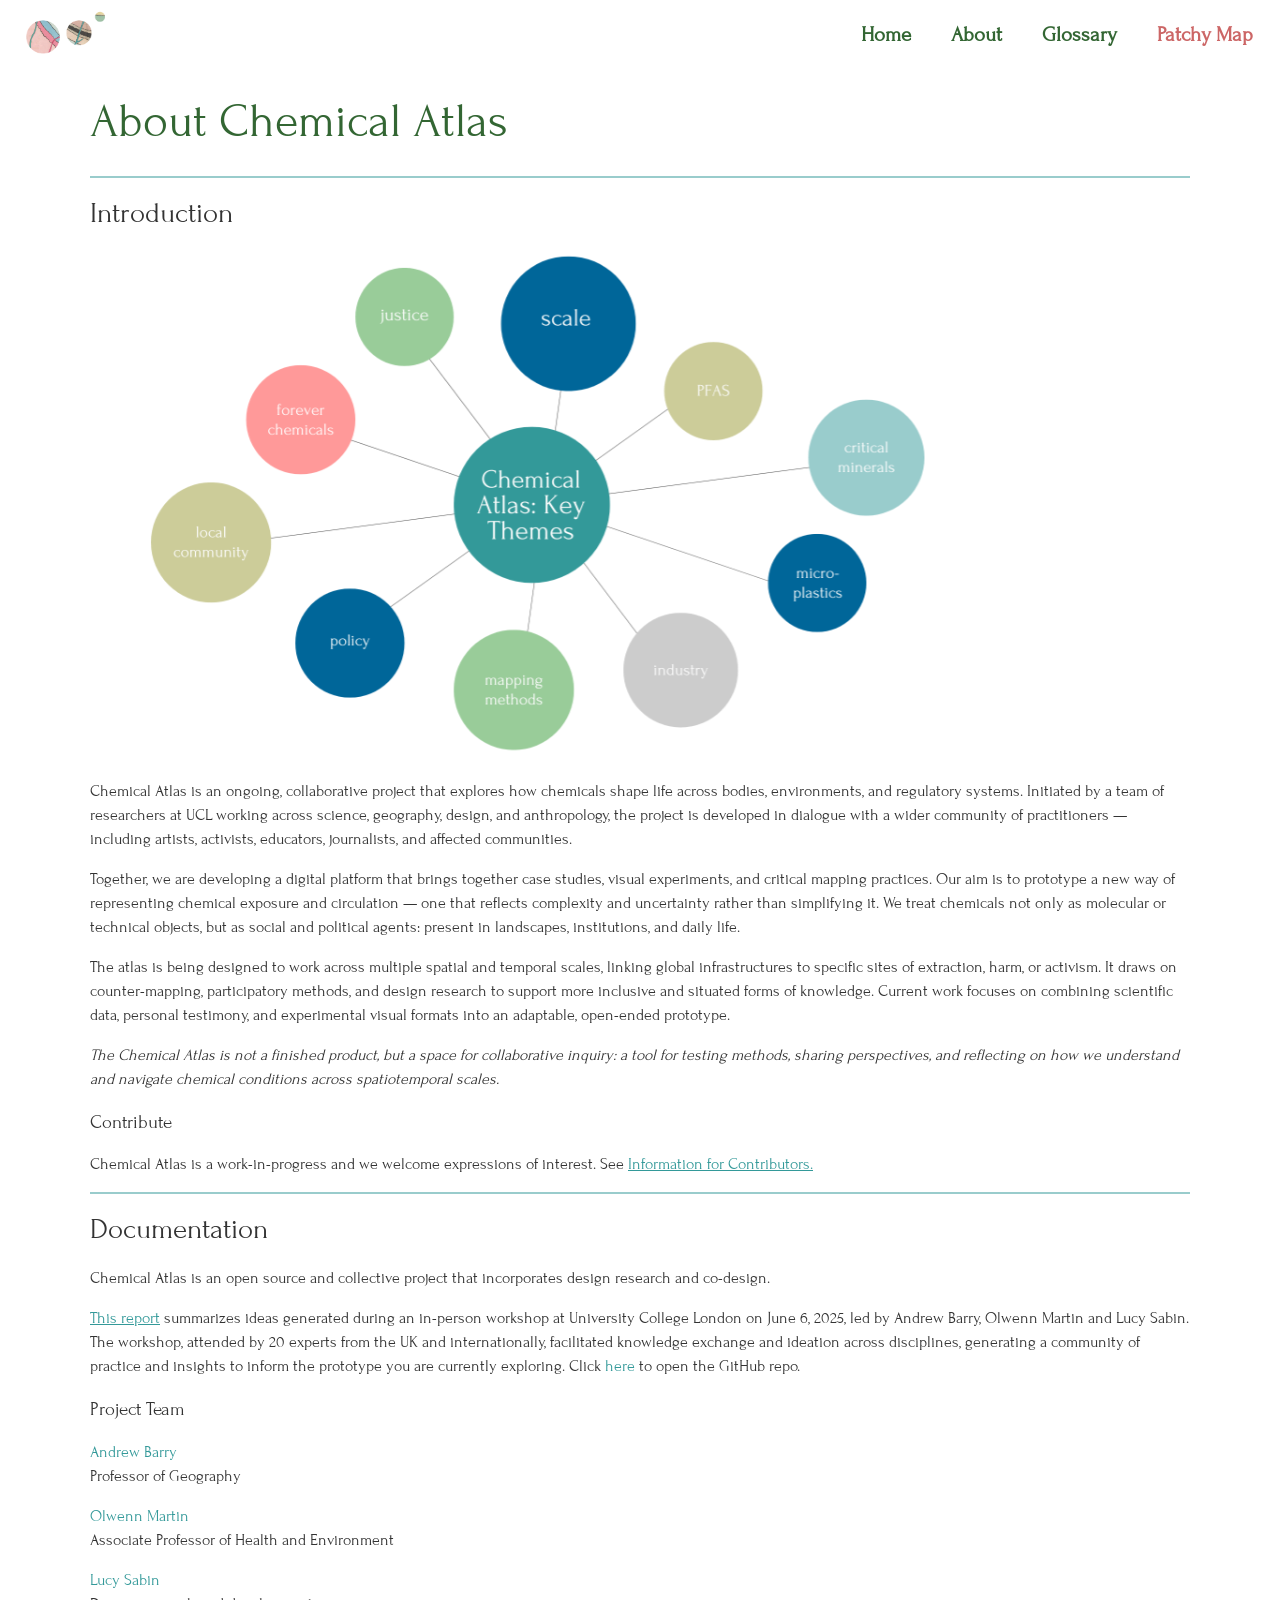
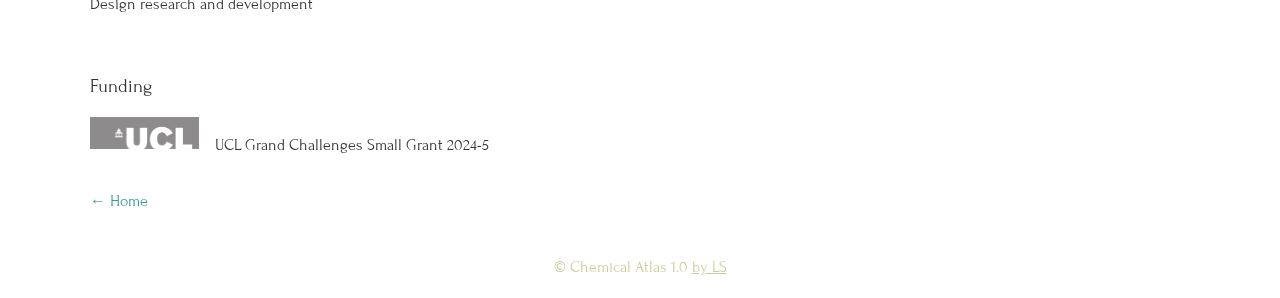
==== commit e8fb29e1: "main image add first css transitions" ====
--- a/about.html
+++ b/about.html
@@ -28,11 +28,7 @@
             <h1>About Chemical Atlas</h1>
             <hr>
             <h2>Introduction</h2>
-
-            <video autoplay muted playsinline poster="./imgs/concept-map-transparent.png" style="width: 900px; max-width:100%;">
-                <source src="./videos/concept-map-blur-slower.mp4" type="video/mp4">
-                <img src="./imgs/concept-map-transparent.png" alt="Video thumbnail">
-            </video>
+                <img class="fade-in" id="concept-map" src="./imgs/concept-map-transparent.png" alt="chemical atlas concept mindmap">
 
             <p>Chemical Atlas is an ongoing, collaborative project that explores how chemicals shape life across bodies, environments, and regulatory systems. Initiated by a team of researchers at UCL working across science, geography, design, and anthropology, the project is developed in dialogue with a wider community of practitioners — including artists, activists, educators, journalists, and affected communities.</p>
 
--- a/css/style.css
+++ b/css/style.css
@@ -1,5 +1,4 @@
 @import url('https://fonts.googleapis.com/css2?family=Forum&display=swap');
-
 
 html,
 body {
@@ -17,10 +16,11 @@
     min-height: 100vh;
     margin-bottom: 3.5rem;
     line-height: 1.5rem;
+    padding: 0;
 }
 
 .brand {
-    height: 3rem;
+    height: 2.8rem;
 }
 
 main {
@@ -31,6 +31,10 @@
 .navbar {
     max-width: 1920px;
     margin: 0 auto;
+}
+
+.navbar {
+    margin: 0;
 }
 
 a,
@@ -78,7 +82,13 @@
     max-width: 1080px;
     text-align: center;
     margin: 0 auto;
-    padding-bottom: 1.5rem;
+    padding: 0rem 1.2rem 3rem 1.2rem;
+    font-weight: 900;
+    background-color: #FAF9F6;
+}
+#site-intro p {
+    letter-spacing: 0.05rem;
+    font-size: 1.1rem;
 }
 
 h2 {
@@ -95,12 +105,12 @@
 
 .navbar {
     background: #fff;
-    padding: 1rem 1.5rem 1rem 1rem;
+    padding: 0.6rem 0.7rem 0rem 0.6rem;
     display: flex;
     flex-wrap: wrap;
     justify-content: space-between;
     align-items: center;
-    font-size: 1.4rem;
+    font-size: 1.3rem;
     font-weight: 900;
 }
 
@@ -122,14 +132,23 @@
     color: #339999;
 }
 
-.hero {
-    padding: 0;
-    text-align: left;
-}
-
 .hero .card p {
     line-height: 1.5rem;
     letter-spacing: 0.015rem;
+}
+
+.hero {
+    background-image: url("../imgs/geology-main.jpg");
+    min-height: 100%;
+    /* Create the parallax scrolling effect */
+    background-attachment: fixed;
+    background-position: center;
+    background-repeat: no-repeat;
+    background-size: cover;
+    padding: 1rem;
+}
+.hero .card {
+    border: 0;
 }
 
 iframe {
@@ -171,6 +190,8 @@
     width: 100%;
     /* Ensure card fills the grid column */
     box-sizing: border-box;
+    background-color: #FAF9F6;
+    box-shadow: 1px 1px 0.5px lightblue;
 }
 
 #glossary strong {
@@ -198,7 +219,10 @@
     max-width: 1100px;
     margin: 0 auto;
 }
-
+#concept-map {
+    width: 900px;
+    max-width:100%;
+}
 .card-grid {
     display: grid;
     grid-template-columns: repeat(auto-fit, minmax(50%, 1fr));
@@ -252,7 +276,7 @@
 }
 
 #filter-buttons {
-    margin: 0.5rem 1rem;
+    margin: 1rem 1rem;
     display: flex;
     flex-direction: row;
     justify-content: space-between;
@@ -329,7 +353,7 @@
     }
 
     .navbar {
-        padding: 1rem 1rem 1rem 0;
+        padding: 1rem 1rem 0rem 0.5rem;
     }
 
     .navbar .menu.active {
@@ -344,13 +368,17 @@
 
     h1 {
         font-size: 2.3rem;
-        margin-top: 0;
+        margin-top: 0rem;
         padding: 0;
+    }
+    .hero {
+        background-image: url("../imgs/geology-mobile.jpg");
     }
 
     .hero h1 {
         font-size: 3rem;
         margin-bottom: 1.8rem;
+        margin-top: 2.5rem;
     }
 
     h2 {
@@ -368,10 +396,6 @@
 
     .close-btn {
         margin-top: 0.2rem;
-    }
-
-    .hero .card {
-        border: 0;
     }
 
     .card-grid {
@@ -389,9 +413,11 @@
         font-size: 0.9rem;
         letter-spacing: 0.02rem;
     }
+
     #filter-buttons {
         margin-bottom: 0;
     }
+
     #about-inner {
         padding: 1rem;
     }
@@ -406,3 +432,35 @@
 hr {
     border: solid 0.2px #99cccc;
 }
+
+/*fade in elements */
+
+.fade-in {
+   opacity: 0;
+  transform: scale(0.95);
+  animation: fadeInZoom ease 2s;
+  animation-fill-mode: forwards;
+}
+
+@keyframes fadeInZoom {
+  0% {
+    opacity: 0;
+    transform: scale(0.95);
+  }
+  100% {
+    opacity: 1;
+    transform: scale(1);
+  }
+}
+.slide-down {
+  opacity: 0;
+  transform: translateY(-20px);
+  animation: slideDownFade 0.8s ease-out forwards;
+}
+
+@keyframes slideDownFade {
+  to {
+    opacity: 1;
+    transform: translateY(0);
+  }
+}
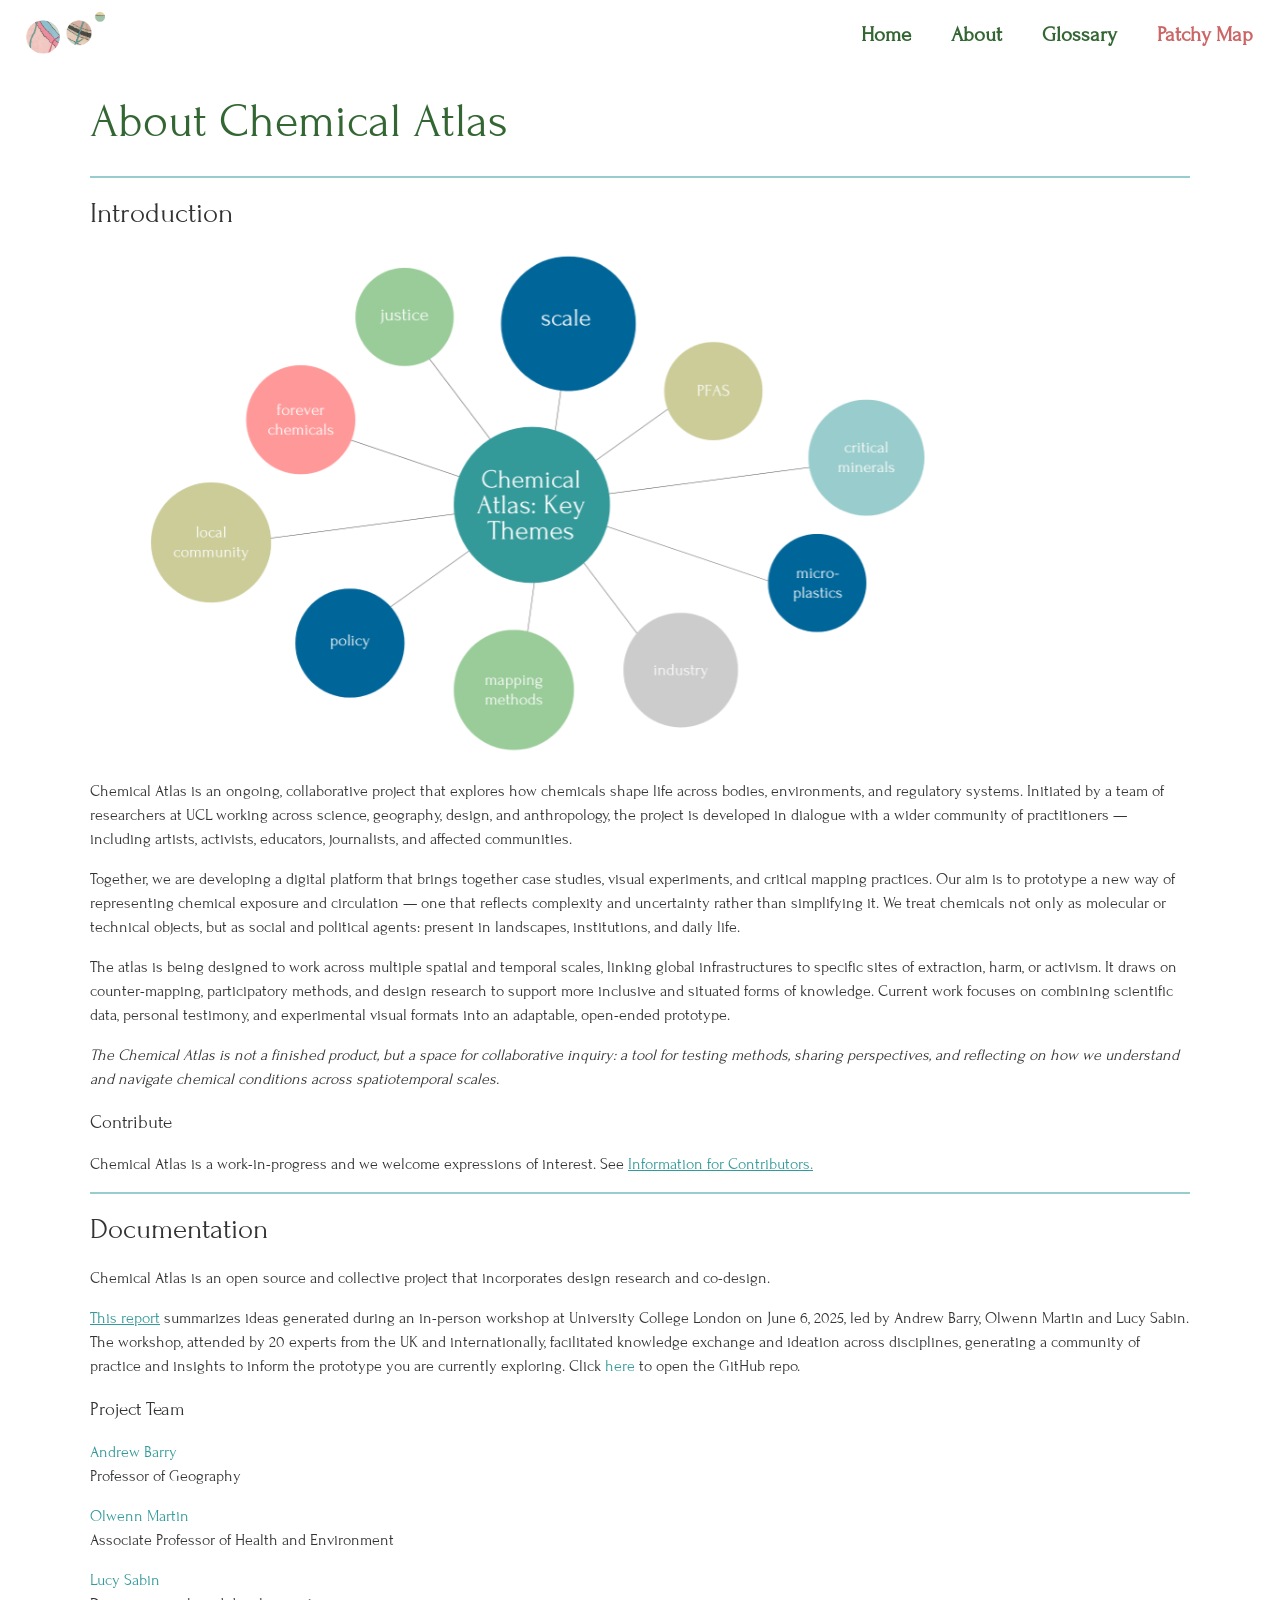
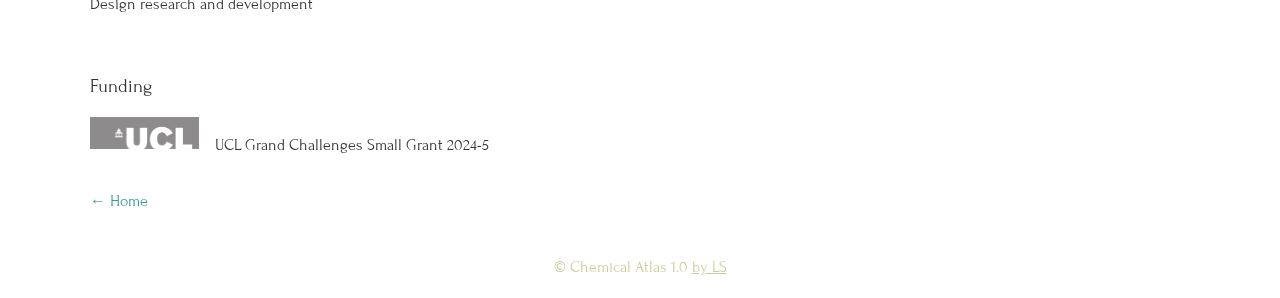
==== commit 9977afa5: "fix favicon image links" ====
--- a/about.html
+++ b/about.html
@@ -5,7 +5,7 @@
     <meta charset="UTF-8" />
     <meta name="viewport" content="width=device-width, initial-scale=1" />
     <title>About - Chemical Atlas</title>
-    <link rel="icon" type="image/x-icon" href="/imgs/favicon.ico">
+    <link rel="icon" type="image/x-icon" href="./imgs/favicon.ico">
     <link rel="stylesheet" href="css/style.css" />
 </head>
 
--- a/css/style.css
+++ b/css/style.css
@@ -33,10 +33,6 @@
     margin: 0 auto;
 }
 
-.navbar {
-    margin: 0;
-}
-
 a,
 #viewMapBtn {
     text-decoration: none;
@@ -50,6 +46,7 @@
 
 a:hover {
     cursor: crosshair;
+    color: #ff9999;
 }
 
 .map-link {
@@ -86,6 +83,7 @@
     font-weight: 900;
     background-color: #FAF9F6;
 }
+
 #site-intro p {
     letter-spacing: 0.05rem;
     font-size: 1.1rem;
@@ -123,6 +121,10 @@
     text-decoration: none;
     padding-left: 1rem;
     color: #336633;
+}
+
+.navbar a:hover {
+    opacity: 0.6;
 }
 
 .navbar-toggle {
@@ -147,6 +149,7 @@
     background-size: cover;
     padding: 1rem;
 }
+
 .hero .card {
     border: 0;
 }
@@ -219,10 +222,12 @@
     max-width: 1100px;
     margin: 0 auto;
 }
+
 #concept-map {
     width: 900px;
-    max-width:100%;
-}
+    max-width: 100%;
+}
+
 .card-grid {
     display: grid;
     grid-template-columns: repeat(auto-fit, minmax(50%, 1fr));
@@ -335,6 +340,12 @@
     color: #cc6666;
 }
 
+#open-map-btn:hover,
+#toggleFiltersBtn:hover,
+#reset-btn:hover {
+    background-color: #ffcccc80;
+}
+
 @media (max-width: 1180px) {
     .card-grid {
         grid-template-columns: repeat(auto-fit, minmax(50%, 1fr));
@@ -371,8 +382,11 @@
         margin-top: 0rem;
         padding: 0;
     }
+
     .hero {
         background-image: url("../imgs/geology-mobile.jpg");
+        background-attachment: inherit; 
+        background-position: inherit;
     }
 
     .hero h1 {
@@ -410,12 +424,16 @@
     #reset-btn,
     #open-map-btn {
         padding: 0.3rem 0.4rem;
-        font-size: 0.9rem;
+        font-size: 1rem;
         letter-spacing: 0.02rem;
     }
 
     #filter-buttons {
         margin-bottom: 0;
+    }
+    
+    #filters fieldset {
+        width: 60%;
     }
 
     #about-inner {
@@ -435,32 +453,35 @@
 
 /*fade in elements */
 
-.fade-in {
-   opacity: 0;
-  transform: scale(0.95);
-  animation: fadeInZoom ease 2s;
-  animation-fill-mode: forwards;
-}
-
-@keyframes fadeInZoom {
-  0% {
+.fade-in,
+#map {
     opacity: 0;
     transform: scale(0.95);
-  }
-  100% {
-    opacity: 1;
-    transform: scale(1);
-  }
-}
-.slide-down {
-  opacity: 0;
-  transform: translateY(-20px);
-  animation: slideDownFade 0.8s ease-out forwards;
+    animation: fadeInZoom ease 2s;
+    animation-fill-mode: forwards;
+}
+
+@keyframes fadeInZoom {
+    0% {
+        opacity: 0;
+        transform: scale(0.95);
+    }
+
+    100% {
+        opacity: 1;
+        transform: scale(1);
+    }
+}
+
+.slide-down, .card-grid {
+    opacity: 0.6;
+    transform: translateY(-30px);
+    animation: slideDownFade 0.8s ease-out forwards;
 }
 
 @keyframes slideDownFade {
-  to {
-    opacity: 1;
-    transform: translateY(0);
-  }
-}
+    to {
+        opacity: 1;
+        transform: translateY(0);
+    }
+}
